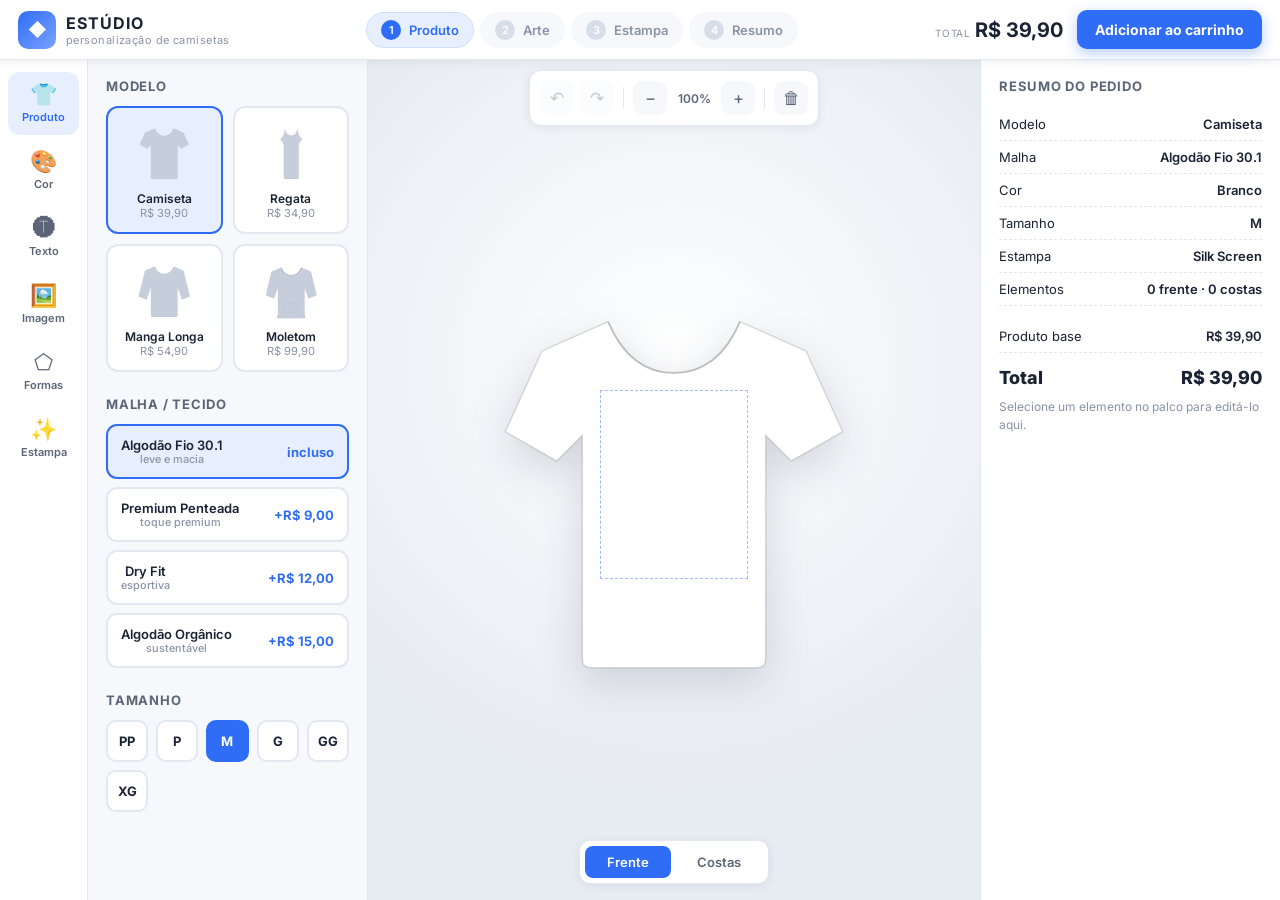
==== estudio/index.html @ e7c90ce6 "Protótipo: estúdio de personalização de camisetas Editor inspirado no fluxo da Camisa Dimona (produt" ====
<!DOCTYPE html>
<html lang="pt-BR">
<head>
  <meta charset="UTF-8">
  <meta name="viewport" content="width=device-width, initial-scale=1.0">
  <title>Estúdio de Personalização — Protótipo</title>
  <link rel="preconnect" href="https://fonts.googleapis.com">
  <link rel="preconnect" href="https://fonts.gstatic.com" crossorigin>
  <link href="https://fonts.googleapis.com/css2?family=Anton&family=Bebas+Neue&family=Caveat:wght@600;700&family=Inter:wght@400;500;600;700;800&family=Lobster&family=Montserrat:wght@400;600;800&family=Pacifico&family=Permanent+Marker&family=Oswald:wght@500;700&display=swap" rel="stylesheet">
  <link rel="stylesheet" href="style.css">
</head>
<body>

  <!-- ============================ TOPBAR ============================ -->
  <header class="topbar">
    <div class="brand">
      <span class="brand-mark">◆</span>
      <div class="brand-text">
        <strong>ESTÚDIO</strong>
        <small>personalização de camisetas</small>
      </div>
    </div>

    <ol class="steps" id="steps">
      <li class="step is-active" data-step="produto"><i>1</i> Produto</li>
      <li class="step" data-step="arte"><i>2</i> Arte</li>
      <li class="step" data-step="estampa"><i>3</i> Estampa</li>
      <li class="step" data-step="resumo"><i>4</i> Resumo</li>
    </ol>

    <div class="topbar-right">
      <div class="price-tag">
        <small>Total</small>
        <strong id="price-total">R$ 0,00</strong>
      </div>
      <button class="btn-cart" id="btn-cart">Adicionar ao carrinho</button>
    </div>
  </header>

  <!-- ============================ LAYOUT =========================== -->
  <main class="studio">

    <!-- -------- RAIL DE FERRAMENTAS (esquerda) -------- -->
    <nav class="rail" id="rail" aria-label="Ferramentas">
      <button class="rail-btn is-active" data-tool="produto" title="Produto">
        <span class="ico">👕</span><span>Produto</span>
      </button>
      <button class="rail-btn" data-tool="cor" title="Cor">
        <span class="ico">🎨</span><span>Cor</span>
      </button>
      <button class="rail-btn" data-tool="texto" title="Texto">
        <span class="ico">🅣</span><span>Texto</span>
      </button>
      <button class="rail-btn" data-tool="imagem" title="Imagem">
        <span class="ico">🖼️</span><span>Imagem</span>
      </button>
      <button class="rail-btn" data-tool="formas" title="Formas">
        <span class="ico">⬠</span><span>Formas</span>
      </button>
      <button class="rail-btn" data-tool="estampa" title="Estampa">
        <span class="ico">✨</span><span>Estampa</span>
      </button>
    </nav>

    <!-- -------- PAINEL CONTEXTUAL (esquerda) -------- -->
    <section class="panel" id="panel" aria-label="Opções da ferramenta">
      <!-- conteúdo injetado por JS conforme a ferramenta -->
    </section>

    <!-- -------- PALCO (centro) -------- -->
    <section class="stage" id="stage">
      <div class="stage-toolbar">
        <button class="mini-btn" id="undo" title="Desfazer">↶</button>
        <button class="mini-btn" id="redo" title="Refazer">↷</button>
        <span class="sep"></span>
        <button class="mini-btn" id="zoom-out" title="Diminuir zoom">−</button>
        <span class="zoom-label" id="zoom-label">100%</span>
        <button class="mini-btn" id="zoom-in" title="Aumentar zoom">+</button>
        <span class="sep"></span>
        <button class="mini-btn danger" id="clear-side" title="Limpar este lado">🗑</button>
      </div>

      <div class="mockup-wrap" id="mockup-wrap">
        <div class="mockup" id="mockup">
          <div class="shirt-svg" id="shirt-svg"><!-- SVG da camiseta --></div>
          <div class="print-area" id="print-area" aria-label="Área de estampa">
            <!-- elementos editáveis injetados aqui -->
          </div>
        </div>
      </div>

      <div class="side-switch">
        <button class="side-btn is-active" data-side="front">Frente</button>
        <button class="side-btn" data-side="back">Costas</button>
      </div>
    </section>

    <!-- -------- PAINEL DE PROPRIEDADES / RESUMO (direita) -------- -->
    <aside class="inspector" id="inspector" aria-label="Propriedades">
      <!-- injetado por JS: props do elemento selecionado OU resumo do pedido -->
    </aside>

  </main>

  <!-- input escondido para upload -->
  <input type="file" id="file-input" accept="image/*" hidden>

  <!-- toast -->
  <div class="toast" id="toast" role="status" aria-live="polite"></div>

  <!-- modal carrinho -->
  <div class="cart-modal" id="cart-modal" hidden>
    <div class="cart-frame">
      <button class="cart-close" id="cart-close">×</button>
      <h2>Resumo do pedido</h2>
      <div class="cart-body" id="cart-body"></div>
      <button class="btn-cart wide" id="cart-confirm">Finalizar compra</button>
    </div>
  </div>

  <script src="script.js"></script>
</body>
</html>
---- estudio/style.css ----
/* ====================================================================
   ESTÚDIO DE PERSONALIZAÇÃO — protótipo
   Tema claro, moderno, foco no editor.
   ==================================================================== */

:root{
  --bg:        #eef1f6;
  --surface:   #ffffff;
  --surface-2: #f6f8fb;
  --line:      #e3e8f0;
  --ink:       #1a2233;
  --ink-soft:  #5b6577;
  --muted:     #8a93a6;
  --accent:    #2f6df6;
  --accent-d:  #1f53cf;
  --accent-soft:#e7efff;
  --danger:    #e1483a;
  --ok:        #1f9d63;
  --radius:    14px;
  --shadow:    0 8px 30px rgba(20,30,60,.10);
  --shadow-sm: 0 2px 10px rgba(20,30,60,.07);
  font-size: 15px;
}

*{ box-sizing:border-box; margin:0; padding:0; }
html,body{ height:100%; }
body{
  font-family:'Inter',system-ui,sans-serif;
  color:var(--ink);
  background:var(--bg);
  display:flex; flex-direction:column;
  height:100vh; overflow:hidden;
}
button{ font-family:inherit; cursor:pointer; border:none; background:none; color:inherit; }
small{ color:var(--muted); }

/* ============================ TOPBAR ============================ */
.topbar{
  display:flex; align-items:center; gap:18px;
  padding:10px 18px;
  background:var(--surface);
  border-bottom:1px solid var(--line);
  box-shadow:var(--shadow-sm);
  z-index:30;
}
.brand{ display:flex; align-items:center; gap:10px; min-width:200px; }
.brand-mark{
  width:38px; height:38px; border-radius:10px;
  display:grid; place-items:center;
  background:linear-gradient(135deg,var(--accent),#7aa2ff);
  color:#fff; font-size:18px;
}
.brand-text strong{ display:block; font-size:16px; letter-spacing:.06em; }
.brand-text small{ display:block; font-size:11px; letter-spacing:.04em; }

.steps{ list-style:none; display:flex; gap:6px; margin:0 auto; }
.step{
  display:flex; align-items:center; gap:8px;
  padding:7px 14px; border-radius:999px;
  font-size:13px; font-weight:600; color:var(--muted);
  background:var(--surface-2); border:1px solid transparent;
}
.step i{
  width:20px; height:20px; border-radius:50%;
  display:grid; place-items:center; font-style:normal;
  font-size:11px; background:#d7deea; color:#fff;
}
.step.is-active{ color:var(--accent); background:var(--accent-soft); border-color:#cfe0ff; }
.step.is-active i{ background:var(--accent); }

.topbar-right{ display:flex; align-items:center; gap:14px; min-width:200px; justify-content:flex-end; }
.price-tag{ text-align:right; line-height:1.1; }
.price-tag small{ font-size:10px; text-transform:uppercase; letter-spacing:.08em; }
.price-tag strong{ font-size:20px; }
.btn-cart{
  background:var(--accent); color:#fff;
  padding:11px 18px; border-radius:10px;
  font-weight:700; font-size:14px;
  box-shadow:0 4px 14px rgba(47,109,246,.35);
  transition:.15s;
}
.btn-cart:hover{ background:var(--accent-d); transform:translateY(-1px); }
.btn-cart.wide{ width:100%; margin-top:16px; padding:14px; }

/* ============================ LAYOUT =========================== */
.studio{
  flex:1; display:grid;
  grid-template-columns:88px 280px 1fr 300px;
  min-height:0;
}

/* -------- RAIL -------- */
.rail{
  background:var(--surface); border-right:1px solid var(--line);
  display:flex; flex-direction:column; gap:4px; padding:12px 8px;
  overflow-y:auto;
}
.rail-btn{
  display:flex; flex-direction:column; align-items:center; gap:5px;
  padding:11px 4px; border-radius:12px;
  font-size:11px; font-weight:600; color:var(--ink-soft);
  transition:.12s;
}
.rail-btn .ico{ font-size:22px; line-height:1; }
.rail-btn:hover{ background:var(--surface-2); }
.rail-btn.is-active{ background:var(--accent-soft); color:var(--accent); }

/* -------- PANEL contextual -------- */
.panel{
  background:var(--surface-2); border-right:1px solid var(--line);
  overflow-y:auto; padding:18px;
}
.panel h3{ font-size:13px; text-transform:uppercase; letter-spacing:.06em; color:var(--ink-soft); margin-bottom:12px; }
.panel .group{ margin-bottom:24px; }

/* cards de produto */
.product-grid{ display:grid; grid-template-columns:1fr 1fr; gap:10px; }
.product-card{
  background:var(--surface); border:2px solid var(--line); border-radius:12px;
  padding:12px 8px; text-align:center; transition:.12s;
}
.product-card svg{ width:100%; height:64px; display:block; margin:0 auto 6px; color:#c7cedb; }
.product-card span{ font-size:12px; font-weight:600; }
.product-card:hover{ border-color:#c2d3f5; }
.product-card.is-active{ border-color:var(--accent); background:var(--accent-soft); }

/* swatches de cor */
.swatch-grid{ display:grid; grid-template-columns:repeat(6,1fr); gap:9px; }
.swatch{
  aspect-ratio:1; border-radius:50%; border:2px solid var(--line);
  position:relative; transition:.12s;
}
.swatch:hover{ transform:scale(1.08); }
.swatch.is-active{ box-shadow:0 0 0 3px var(--accent); border-color:#fff; }
.swatch.is-active::after{ content:"✓"; position:absolute; inset:0; display:grid; place-items:center;
  font-size:14px; font-weight:700; mix-blend-mode:difference; color:#fff; }
.color-name{ margin-top:10px; font-size:13px; font-weight:600; }

/* malha / radios */
.opt-list{ display:flex; flex-direction:column; gap:8px; }
.opt{
  display:flex; align-items:center; justify-content:space-between;
  padding:11px 13px; border:2px solid var(--line); border-radius:11px;
  background:var(--surface); font-size:13px; font-weight:600; transition:.12s;
}
.opt small{ font-weight:500; display:block; }
.opt:hover{ border-color:#c2d3f5; }
.opt.is-active{ border-color:var(--accent); background:var(--accent-soft); }
.opt .opt-price{ color:var(--accent); font-weight:700; white-space:nowrap; }

/* sizes */
.size-grid{ display:grid; grid-template-columns:repeat(5,1fr); gap:8px; }
.size-btn{
  padding:11px 0; border:2px solid var(--line); border-radius:10px;
  background:var(--surface); font-weight:700; font-size:13px; transition:.12s;
}
.size-btn:hover{ border-color:#c2d3f5; }
.size-btn.is-active{ border-color:var(--accent); background:var(--accent); color:#fff; }

/* botões grandes do painel (add texto, upload, formas) */
.big-btn{
  width:100%; display:flex; align-items:center; gap:12px;
  padding:14px; border:2px dashed var(--line); border-radius:12px;
  background:var(--surface); font-weight:600; font-size:14px; transition:.12s;
}
.big-btn:hover{ border-color:var(--accent); background:var(--accent-soft); color:var(--accent); }
.big-btn .ico{ font-size:22px; }

.shape-grid{ display:grid; grid-template-columns:repeat(4,1fr); gap:9px; }
.shape-btn{
  aspect-ratio:1; border:2px solid var(--line); border-radius:11px;
  background:var(--surface); display:grid; place-items:center; transition:.12s;
}
.shape-btn:hover{ border-color:var(--accent); color:var(--accent); }
.shape-btn svg{ width:30px; height:30px; }

.hint{ font-size:12px; color:var(--muted); line-height:1.5; margin-top:10px; }

/* ============================ STAGE =========================== */
.stage{
  display:flex; flex-direction:column; align-items:center;
  background:
    radial-gradient(circle at 50% 36%, #ffffff 0%, #e7ebf2 70%);
  position:relative; min-height:0; overflow:hidden;
}
.stage-toolbar{
  display:flex; align-items:center; gap:6px;
  padding:10px; margin-top:10px;
  background:var(--surface); border:1px solid var(--line);
  border-radius:12px; box-shadow:var(--shadow-sm); z-index:5;
}
.mini-btn{
  width:34px; height:34px; border-radius:9px;
  display:grid; place-items:center; font-size:17px; color:var(--ink-soft);
  background:var(--surface-2); transition:.12s;
}
.mini-btn:hover{ background:var(--accent-soft); color:var(--accent); }
.mini-btn.danger:hover{ background:#fdeceb; color:var(--danger); }
.mini-btn:disabled{ opacity:.35; cursor:default; }
.stage-toolbar .sep{ width:1px; height:22px; background:var(--line); margin:0 3px; }
.zoom-label{ font-size:12px; font-weight:600; min-width:42px; text-align:center; color:var(--ink-soft); }

.mockup-wrap{
  flex:1; display:grid; place-items:center; width:100%;
  min-height:0; padding:14px;
}
.mockup{
  position:relative; width:440px; height:440px;
  transform-origin:center center;
  transition:transform .15s;
}
.shirt-svg{ position:absolute; inset:0; }
.shirt-svg svg{ width:100%; height:100%; display:block;
  filter:drop-shadow(0 14px 22px rgba(20,30,60,.16)); }

/* área de estampa */
.print-area{
  position:absolute;
  left:33.3%; top:29.2%; width:33.3%; height:42.5%;
  outline:1px dashed rgba(47,109,246,.45);
  outline-offset:0;
}
.print-area.hide-guide{ outline:none; }

/* elementos editáveis */
.el{
  position:absolute; transform-origin:center center;
  user-select:none; -webkit-user-select:none; touch-action:none;
}
.el.is-text{ white-space:nowrap; line-height:1.05; }
.el img{ width:100%; height:100%; display:block; pointer-events:none; }
.el .shape-fill{ width:100%; height:100%; display:block; }
.el.is-selected{ outline:1.5px solid var(--accent); outline-offset:2px; }

/* handles */
.handle{
  position:absolute; width:16px; height:16px; border-radius:50%;
  background:#fff; border:2px solid var(--accent);
  z-index:10; touch-action:none;
}
.handle.h-resize{ right:-9px; bottom:-9px; cursor:nwse-resize; }
.handle.h-rotate{ left:50%; top:-30px; transform:translateX(-50%); cursor:grab;
  background:var(--accent); border-color:#fff; color:#fff;
  display:grid; place-items:center; font-size:10px; }
.handle.h-rotate::before{
  content:""; position:absolute; left:50%; top:16px; width:2px; height:14px;
  background:var(--accent); transform:translateX(-50%);
}
.handle.h-del{ right:-9px; top:-9px; cursor:pointer; background:var(--danger);
  border-color:#fff; color:#fff; display:grid; place-items:center; font-size:11px; font-weight:700; }

/* side switch */
.side-switch{
  display:flex; gap:4px; padding:5px; margin-bottom:16px;
  background:var(--surface); border:1px solid var(--line); border-radius:11px;
  box-shadow:var(--shadow-sm);
}
.side-btn{ padding:8px 22px; border-radius:8px; font-weight:600; font-size:13px; color:var(--ink-soft); }
.side-btn.is-active{ background:var(--accent); color:#fff; }

/* ============================ INSPECTOR ======================= */
.inspector{
  background:var(--surface); border-left:1px solid var(--line);
  overflow-y:auto; padding:18px;
}
.inspector h3{ font-size:13px; text-transform:uppercase; letter-spacing:.06em; color:var(--ink-soft); margin-bottom:14px; }
.field{ margin-bottom:16px; }
.field label{ display:block; font-size:12px; font-weight:600; color:var(--ink-soft); margin-bottom:6px; }
.field input[type=text],
.field textarea,
.field select{
  width:100%; padding:10px 12px; border:1px solid var(--line); border-radius:9px;
  font-family:inherit; font-size:14px; color:var(--ink); background:var(--surface-2);
}
.field textarea{ resize:vertical; min-height:64px; }
.field input:focus, .field textarea:focus, .field select:focus{
  outline:none; border-color:var(--accent); background:#fff;
}
.field input[type=range]{ width:100%; accent-color:var(--accent); }
.range-row{ display:flex; align-items:center; gap:10px; }
.range-row output{ font-size:12px; font-weight:600; min-width:38px; text-align:right; color:var(--ink-soft); }

.btn-row{ display:flex; gap:8px; flex-wrap:wrap; }
.chip{
  flex:1; min-width:0; padding:9px; border:1px solid var(--line); border-radius:9px;
  background:var(--surface-2); font-size:13px; font-weight:600; text-align:center; transition:.12s;
}
.chip:hover{ border-color:var(--accent); color:var(--accent); }
.chip.is-active{ background:var(--accent); color:#fff; border-color:var(--accent); }

.color-row{ display:flex; gap:8px; flex-wrap:wrap; }
.color-dot{ width:26px; height:26px; border-radius:50%; border:2px solid var(--line); }
.color-dot.is-active{ box-shadow:0 0 0 2px var(--accent); }

.btn-del{
  width:100%; padding:11px; border-radius:9px; margin-top:6px;
  background:#fdeceb; color:var(--danger); font-weight:700; font-size:13px; transition:.12s;
}
.btn-del:hover{ background:var(--danger); color:#fff; }

/* estado vazio do inspector / resumo */
.inspector-empty{ color:var(--muted); font-size:13px; text-align:center; padding:40px 10px; line-height:1.6; }
.inspector-empty .big{ font-size:34px; display:block; margin-bottom:10px; opacity:.6; }

.summary-line{ display:flex; justify-content:space-between; font-size:13px; padding:8px 0; border-bottom:1px dashed var(--line); }
.summary-line span:last-child{ font-weight:600; }
.summary-total{ display:flex; justify-content:space-between; font-size:18px; font-weight:800; margin-top:14px; }

/* ============================ MISC =========================== */
.toast{
  position:fixed; bottom:24px; left:50%; transform:translateX(-50%) translateY(20px);
  background:var(--ink); color:#fff; padding:12px 22px; border-radius:10px;
  font-size:14px; font-weight:600; opacity:0; pointer-events:none; transition:.25s; z-index:90;
}
.toast.show{ opacity:1; transform:translateX(-50%) translateY(0); }

.cart-modal{ position:fixed; inset:0; background:rgba(15,22,40,.55);
  display:grid; place-items:center; z-index:100; padding:20px; }
.cart-modal[hidden]{ display:none; }
.cart-frame{ background:#fff; border-radius:16px; padding:26px; width:min(440px,100%);
  box-shadow:var(--shadow); position:relative; }
.cart-frame h2{ font-size:20px; margin-bottom:18px; }
.cart-close{ position:absolute; top:16px; right:18px; font-size:24px; color:var(--muted); }
.cart-body .summary-line{ font-size:14px; }

/* responsivo */
@media (max-width:1100px){
  .studio{ grid-template-columns:72px 240px 1fr; }
  .inspector{ display:none; }
  .steps{ display:none; }
}
@media (max-width:760px){
  .studio{ grid-template-columns:1fr; grid-template-rows:auto auto 1fr; }
  .rail{ flex-direction:row; overflow-x:auto; border-right:none; border-bottom:1px solid var(--line); }
  .rail-btn{ min-width:64px; }
  .panel{ border-right:none; border-bottom:1px solid var(--line); max-height:230px; }
  .brand-text, .topbar-right .price-tag small{ display:none; }
}
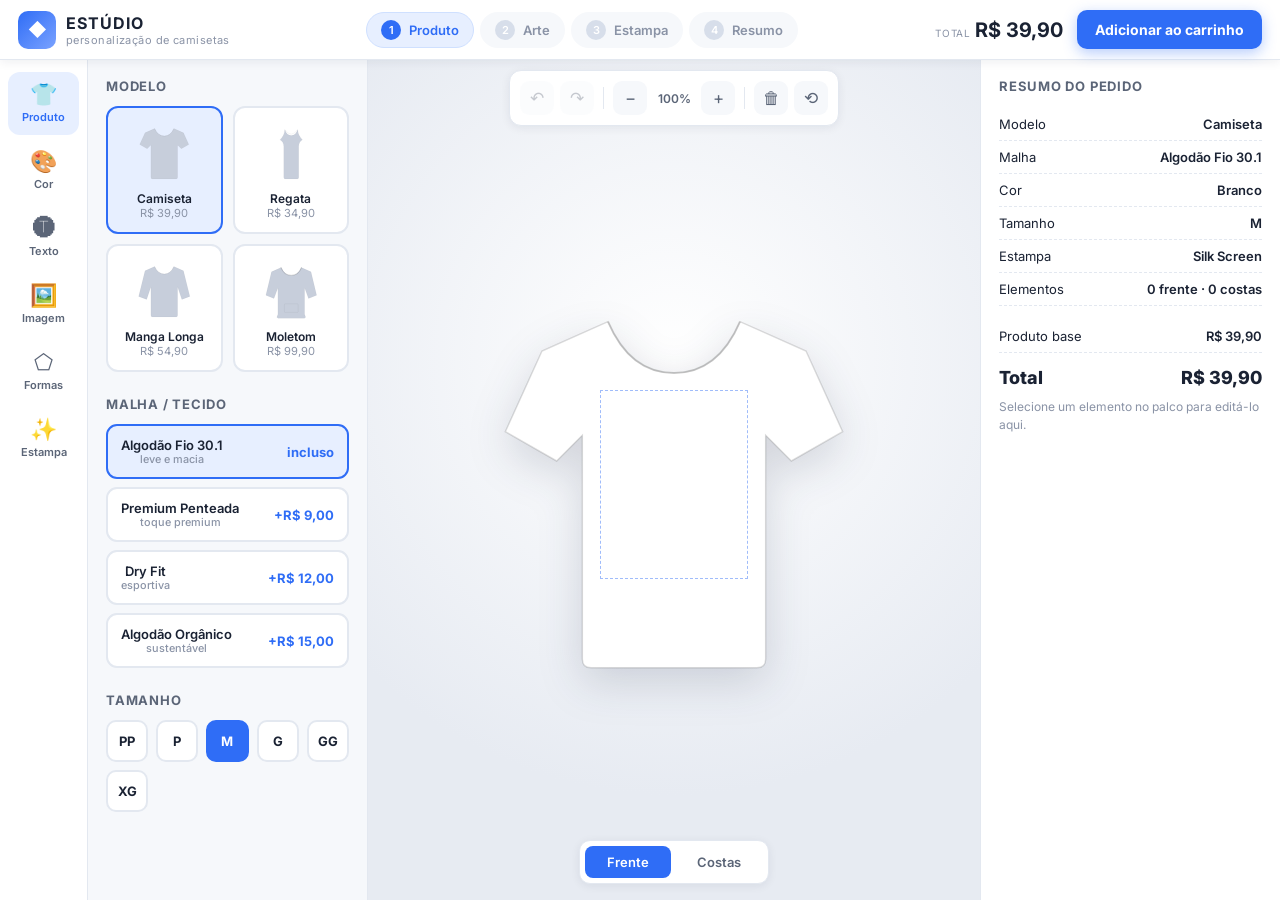
==== commit 6459c359: "Estudio: autosave no localStorage + botao reiniciar projeto - salva o design (produto/cor/malha/tama" ====
--- a/estudio/index.html
+++ b/estudio/index.html
@@ -78,6 +78,7 @@
         <button class="mini-btn" id="zoom-in" title="Aumentar zoom">+</button>
         <span class="sep"></span>
         <button class="mini-btn danger" id="clear-side" title="Limpar este lado">🗑</button>
+        <button class="mini-btn danger" id="reset-design" title="Reiniciar projeto do zero">⟲</button>
       </div>
 
       <div class="mockup-wrap" id="mockup-wrap">
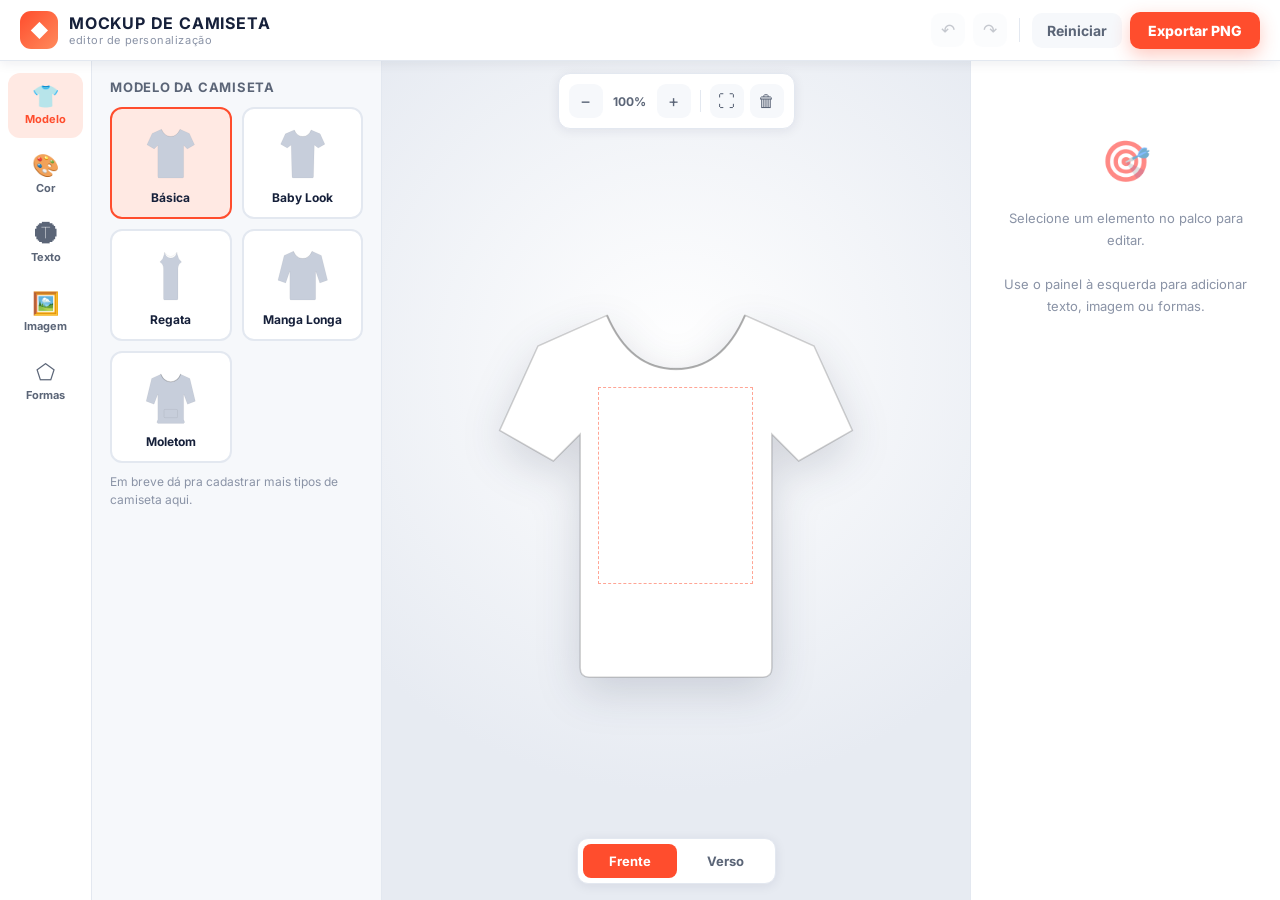
==== commit 4cf27493: "Estudio: foca apenas no editor de mockup (frente/verso) - remove loja/catalogo/carrinho; pagina unic" ====
--- a/estudio/index.html
+++ b/estudio/index.html
@@ -3,121 +3,80 @@
 <head>
   <meta charset="UTF-8">
   <meta name="viewport" content="width=device-width, initial-scale=1.0">
-  <title>Estúdio de Personalização — Protótipo</title>
+  <title>Mockup de Camiseta — Editor</title>
   <link rel="preconnect" href="https://fonts.googleapis.com">
   <link rel="preconnect" href="https://fonts.gstatic.com" crossorigin>
-  <link href="https://fonts.googleapis.com/css2?family=Anton&family=Bebas+Neue&family=Caveat:wght@600;700&family=Inter:wght@400;500;600;700;800&family=Lobster&family=Montserrat:wght@400;600;800&family=Pacifico&family=Permanent+Marker&family=Oswald:wght@500;700&display=swap" rel="stylesheet">
+  <link href="https://fonts.googleapis.com/css2?family=Anton&family=Bebas+Neue&family=Caveat:wght@600;700&family=Inter:wght@400;500;600;700;800;900&family=Lobster&family=Montserrat:wght@400;600;800&family=Pacifico&family=Permanent+Marker&family=Oswald:wght@500;700&display=swap" rel="stylesheet">
   <link rel="stylesheet" href="style.css">
 </head>
 <body>
 
-  <!-- ============================ TOPBAR ============================ -->
-  <header class="topbar">
-    <div class="brand">
-      <span class="brand-mark">◆</span>
-      <div class="brand-text">
-        <strong>ESTÚDIO</strong>
-        <small>personalização de camisetas</small>
+  <main class="app">
+
+    <!-- ====================== BARRA SUPERIOR ====================== -->
+    <header class="appbar">
+      <div class="brand">
+        <span class="brand-mark">◆</span>
+        <div class="brand-text"><strong>MOCKUP DE CAMISETA</strong><small>editor de personalização</small></div>
       </div>
-    </div>
-
-    <ol class="steps" id="steps">
-      <li class="step is-active" data-step="produto"><i>1</i> Produto</li>
-      <li class="step" data-step="arte"><i>2</i> Arte</li>
-      <li class="step" data-step="estampa"><i>3</i> Estampa</li>
-      <li class="step" data-step="resumo"><i>4</i> Resumo</li>
-    </ol>
-
-    <div class="topbar-right">
-      <div class="price-tag">
-        <small>Total</small>
-        <strong id="price-total">R$ 0,00</strong>
-      </div>
-      <button class="btn-cart" id="btn-cart">Adicionar ao carrinho</button>
-    </div>
-  </header>
-
-  <!-- ============================ LAYOUT =========================== -->
-  <main class="studio">
-
-    <!-- -------- RAIL DE FERRAMENTAS (esquerda) -------- -->
-    <nav class="rail" id="rail" aria-label="Ferramentas">
-      <button class="rail-btn is-active" data-tool="produto" title="Produto">
-        <span class="ico">👕</span><span>Produto</span>
-      </button>
-      <button class="rail-btn" data-tool="cor" title="Cor">
-        <span class="ico">🎨</span><span>Cor</span>
-      </button>
-      <button class="rail-btn" data-tool="texto" title="Texto">
-        <span class="ico">🅣</span><span>Texto</span>
-      </button>
-      <button class="rail-btn" data-tool="imagem" title="Imagem">
-        <span class="ico">🖼️</span><span>Imagem</span>
-      </button>
-      <button class="rail-btn" data-tool="formas" title="Formas">
-        <span class="ico">⬠</span><span>Formas</span>
-      </button>
-      <button class="rail-btn" data-tool="estampa" title="Estampa">
-        <span class="ico">✨</span><span>Estampa</span>
-      </button>
-    </nav>
-
-    <!-- -------- PAINEL CONTEXTUAL (esquerda) -------- -->
-    <section class="panel" id="panel" aria-label="Opções da ferramenta">
-      <!-- conteúdo injetado por JS conforme a ferramenta -->
-    </section>
-
-    <!-- -------- PALCO (centro) -------- -->
-    <section class="stage" id="stage">
-      <div class="stage-toolbar">
+      <div class="appbar-right">
         <button class="mini-btn" id="undo" title="Desfazer">↶</button>
         <button class="mini-btn" id="redo" title="Refazer">↷</button>
         <span class="sep"></span>
-        <button class="mini-btn" id="zoom-out" title="Diminuir zoom">−</button>
-        <span class="zoom-label" id="zoom-label">100%</span>
-        <button class="mini-btn" id="zoom-in" title="Aumentar zoom">+</button>
-        <span class="sep"></span>
-        <button class="mini-btn danger" id="clear-side" title="Limpar este lado">🗑</button>
-        <button class="mini-btn danger" id="reset-design" title="Reiniciar projeto do zero">⟲</button>
+        <button class="btn-ghost" id="reset-design">Reiniciar</button>
+        <button class="btn-primary" id="export-png">Exportar PNG</button>
       </div>
+    </header>
 
-      <div class="mockup-wrap" id="mockup-wrap">
-        <div class="mockup" id="mockup">
-          <div class="shirt-svg" id="shirt-svg"><!-- SVG da camiseta --></div>
-          <div class="print-area" id="print-area" aria-label="Área de estampa">
-            <!-- elementos editáveis injetados aqui -->
+    <!-- ====================== LAYOUT DO EDITOR ==================== -->
+    <div class="studio">
+
+      <!-- rail de ferramentas -->
+      <nav class="rail" id="rail" aria-label="Ferramentas">
+        <button class="rail-btn is-active" data-tool="produto"><span class="ico">👕</span><span>Modelo</span></button>
+        <button class="rail-btn" data-tool="cor"><span class="ico">🎨</span><span>Cor</span></button>
+        <button class="rail-btn" data-tool="texto"><span class="ico">🅣</span><span>Texto</span></button>
+        <button class="rail-btn" data-tool="imagem"><span class="ico">🖼️</span><span>Imagem</span></button>
+        <button class="rail-btn" data-tool="formas"><span class="ico">⬠</span><span>Formas</span></button>
+      </nav>
+
+      <!-- painel contextual -->
+      <section class="panel" id="panel" aria-label="Opções"></section>
+
+      <!-- palco -->
+      <section class="stage" id="stage">
+        <div class="stage-toolbar">
+          <button class="mini-btn" id="zoom-out" title="Diminuir">−</button>
+          <span class="zoom-label" id="zoom-label">100%</span>
+          <button class="mini-btn" id="zoom-in" title="Aumentar">+</button>
+          <span class="sep"></span>
+          <button class="mini-btn" id="toggle-guide" title="Mostrar/ocultar área de estampa">⛶</button>
+          <button class="mini-btn danger" id="clear-side" title="Limpar este lado">🗑</button>
+        </div>
+
+        <div class="mockup-wrap">
+          <div class="mockup" id="mockup">
+            <div class="shirt-svg" id="shirt-svg"></div>
+            <div class="print-area" id="print-area" aria-label="Área de estampa"></div>
           </div>
         </div>
-      </div>
 
-      <div class="side-switch">
-        <button class="side-btn is-active" data-side="front">Frente</button>
-        <button class="side-btn" data-side="back">Costas</button>
-      </div>
-    </section>
+        <div class="side-switch">
+          <button class="side-btn is-active" data-side="front">Frente</button>
+          <button class="side-btn" data-side="back">Verso</button>
+        </div>
 
-    <!-- -------- PAINEL DE PROPRIEDADES / RESUMO (direita) -------- -->
-    <aside class="inspector" id="inspector" aria-label="Propriedades">
-      <!-- injetado por JS: props do elemento selecionado OU resumo do pedido -->
-    </aside>
+        <button class="mobile-props-btn" id="mobile-props-btn" hidden>Editar elemento ▸</button>
+      </section>
 
+      <!-- inspector -->
+      <aside class="inspector" id="inspector" aria-label="Propriedades"></aside>
+
+    </div>
   </main>
 
-  <!-- input escondido para upload -->
   <input type="file" id="file-input" accept="image/*" hidden>
-
-  <!-- toast -->
   <div class="toast" id="toast" role="status" aria-live="polite"></div>
-
-  <!-- modal carrinho -->
-  <div class="cart-modal" id="cart-modal" hidden>
-    <div class="cart-frame">
-      <button class="cart-close" id="cart-close">×</button>
-      <h2>Resumo do pedido</h2>
-      <div class="cart-body" id="cart-body"></div>
-      <button class="btn-cart wide" id="cart-confirm">Finalizar compra</button>
-    </div>
-  </div>
 
   <script src="script.js"></script>
 </body>
--- a/estudio/style.css
+++ b/estudio/style.css
@@ -1,338 +1,180 @@
 /* ====================================================================
-   ESTÚDIO DE PERSONALIZAÇÃO — protótipo
-   Tema claro, moderno, foco no editor.
+   MOCKUP DE CAMISETA — editor (página única e sólida)
+   Estrutura: barra superior + rail | painel | palco | inspector.
    ==================================================================== */
 
 :root{
-  --bg:        #eef1f6;
-  --surface:   #ffffff;
-  --surface-2: #f6f8fb;
-  --line:      #e3e8f0;
-  --ink:       #1a2233;
-  --ink-soft:  #5b6577;
-  --muted:     #8a93a6;
-  --accent:    #2f6df6;
-  --accent-d:  #1f53cf;
-  --accent-soft:#e7efff;
-  --danger:    #e1483a;
-  --ok:        #1f9d63;
-  --radius:    14px;
-  --shadow:    0 8px 30px rgba(20,30,60,.10);
-  --shadow-sm: 0 2px 10px rgba(20,30,60,.07);
-  font-size: 15px;
+  --bg:#f4f6fa; --surface:#fff; --surface-2:#f6f8fb; --line:#e3e8f0;
+  --ink:#16203a; --ink-soft:#5b6577; --muted:#8a93a6;
+  --accent:#ff4d2d; --accent-d:#e03c1d; --accent-soft:#ffe9e3;
+  --danger:#e1483a; --radius:14px;
+  --shadow:0 10px 34px rgba(20,30,60,.12); --shadow-sm:0 2px 12px rgba(20,30,60,.08);
+  font-size:15px;
 }
-
 *{ box-sizing:border-box; margin:0; padding:0; }
 html,body{ height:100%; }
-body{
-  font-family:'Inter',system-ui,sans-serif;
-  color:var(--ink);
-  background:var(--bg);
-  display:flex; flex-direction:column;
-  height:100vh; overflow:hidden;
-}
+body{ font-family:'Inter',system-ui,sans-serif; color:var(--ink); background:var(--bg);
+  display:flex; flex-direction:column; height:100vh; overflow:hidden; }
 button{ font-family:inherit; cursor:pointer; border:none; background:none; color:inherit; }
 small{ color:var(--muted); }
 
-/* ============================ TOPBAR ============================ */
-.topbar{
-  display:flex; align-items:center; gap:18px;
-  padding:10px 18px;
-  background:var(--surface);
-  border-bottom:1px solid var(--line);
-  box-shadow:var(--shadow-sm);
-  z-index:30;
-}
-.brand{ display:flex; align-items:center; gap:10px; min-width:200px; }
-.brand-mark{
-  width:38px; height:38px; border-radius:10px;
-  display:grid; place-items:center;
-  background:linear-gradient(135deg,var(--accent),#7aa2ff);
-  color:#fff; font-size:18px;
-}
-.brand-text strong{ display:block; font-size:16px; letter-spacing:.06em; }
-.brand-text small{ display:block; font-size:11px; letter-spacing:.04em; }
+.app{ display:flex; flex-direction:column; height:100%; }
 
-.steps{ list-style:none; display:flex; gap:6px; margin:0 auto; }
-.step{
-  display:flex; align-items:center; gap:8px;
-  padding:7px 14px; border-radius:999px;
-  font-size:13px; font-weight:600; color:var(--muted);
-  background:var(--surface-2); border:1px solid transparent;
-}
-.step i{
-  width:20px; height:20px; border-radius:50%;
-  display:grid; place-items:center; font-style:normal;
-  font-size:11px; background:#d7deea; color:#fff;
-}
-.step.is-active{ color:var(--accent); background:var(--accent-soft); border-color:#cfe0ff; }
-.step.is-active i{ background:var(--accent); }
+/* botões base */
+.btn-primary{ background:var(--accent); color:#fff; padding:10px 18px; border-radius:10px;
+  font-weight:800; font-size:14px; box-shadow:0 6px 18px rgba(255,77,45,.30); transition:.15s; }
+.btn-primary:hover{ background:var(--accent-d); transform:translateY(-1px); }
+.btn-ghost{ padding:9px 15px; border-radius:10px; font-weight:700; font-size:14px; color:var(--ink-soft); background:var(--surface-2); }
+.btn-ghost:hover{ background:var(--accent-soft); color:var(--accent); }
 
-.topbar-right{ display:flex; align-items:center; gap:14px; min-width:200px; justify-content:flex-end; }
-.price-tag{ text-align:right; line-height:1.1; }
-.price-tag small{ font-size:10px; text-transform:uppercase; letter-spacing:.08em; }
-.price-tag strong{ font-size:20px; }
-.btn-cart{
-  background:var(--accent); color:#fff;
-  padding:11px 18px; border-radius:10px;
-  font-weight:700; font-size:14px;
-  box-shadow:0 4px 14px rgba(47,109,246,.35);
-  transition:.15s;
-}
-.btn-cart:hover{ background:var(--accent-d); transform:translateY(-1px); }
-.btn-cart.wide{ width:100%; margin-top:16px; padding:14px; }
+/* ============================ APPBAR ============================ */
+.appbar{ display:flex; align-items:center; gap:18px; padding:11px 20px;
+  background:var(--surface); border-bottom:1px solid var(--line); box-shadow:var(--shadow-sm); z-index:30; }
+.brand{ display:flex; align-items:center; gap:11px; }
+.brand-mark{ width:38px; height:38px; border-radius:11px; display:grid; place-items:center;
+  background:linear-gradient(135deg,var(--accent),#ff8a5c); color:#fff; font-size:18px; }
+.brand-text strong{ display:block; font-size:16px; letter-spacing:.05em; }
+.brand-text small{ display:block; font-size:11px; letter-spacing:.05em; }
+.appbar-right{ margin-left:auto; display:flex; align-items:center; gap:8px; }
+.appbar-right .sep{ width:1px; height:24px; background:var(--line); margin:0 4px; }
 
 /* ============================ LAYOUT =========================== */
-.studio{
-  flex:1; display:grid;
-  grid-template-columns:88px 280px 1fr 300px;
-  min-height:0;
-}
+.studio{ flex:1; display:grid; grid-template-columns:92px 290px 1fr 310px; min-height:0; }
 
-/* -------- RAIL -------- */
-.rail{
-  background:var(--surface); border-right:1px solid var(--line);
-  display:flex; flex-direction:column; gap:4px; padding:12px 8px;
-  overflow-y:auto;
-}
-.rail-btn{
-  display:flex; flex-direction:column; align-items:center; gap:5px;
-  padding:11px 4px; border-radius:12px;
-  font-size:11px; font-weight:600; color:var(--ink-soft);
-  transition:.12s;
-}
+.rail{ background:var(--surface); border-right:1px solid var(--line); display:flex; flex-direction:column;
+  gap:4px; padding:12px 8px; overflow-y:auto; }
+.rail-btn{ display:flex; flex-direction:column; align-items:center; gap:5px; padding:12px 4px;
+  border-radius:12px; font-size:11px; font-weight:700; color:var(--ink-soft); transition:.12s; }
 .rail-btn .ico{ font-size:22px; line-height:1; }
 .rail-btn:hover{ background:var(--surface-2); }
 .rail-btn.is-active{ background:var(--accent-soft); color:var(--accent); }
 
-/* -------- PANEL contextual -------- */
-.panel{
-  background:var(--surface-2); border-right:1px solid var(--line);
-  overflow-y:auto; padding:18px;
-}
+.panel{ background:var(--surface-2); border-right:1px solid var(--line); overflow-y:auto; padding:18px; }
 .panel h3{ font-size:13px; text-transform:uppercase; letter-spacing:.06em; color:var(--ink-soft); margin-bottom:12px; }
 .panel .group{ margin-bottom:24px; }
 
-/* cards de produto */
 .product-grid{ display:grid; grid-template-columns:1fr 1fr; gap:10px; }
-.product-card{
-  background:var(--surface); border:2px solid var(--line); border-radius:12px;
-  padding:12px 8px; text-align:center; transition:.12s;
-}
-.product-card svg{ width:100%; height:64px; display:block; margin:0 auto 6px; color:#c7cedb; }
-.product-card span{ font-size:12px; font-weight:600; }
-.product-card:hover{ border-color:#c2d3f5; }
+.product-card{ background:var(--surface); border:2px solid var(--line); border-radius:12px; padding:12px 8px; text-align:center; transition:.12s; }
+.product-card svg{ width:100%; height:62px; display:block; margin:0 auto 6px; color:#c7cedb; }
+.product-card span{ font-size:12px; font-weight:700; }
+.product-card:hover{ border-color:#ffd2c7; }
 .product-card.is-active{ border-color:var(--accent); background:var(--accent-soft); }
 
-/* swatches de cor */
 .swatch-grid{ display:grid; grid-template-columns:repeat(6,1fr); gap:9px; }
-.swatch{
-  aspect-ratio:1; border-radius:50%; border:2px solid var(--line);
-  position:relative; transition:.12s;
-}
+.swatch{ aspect-ratio:1; border-radius:50%; border:2px solid var(--line); position:relative; transition:.12s; }
 .swatch:hover{ transform:scale(1.08); }
 .swatch.is-active{ box-shadow:0 0 0 3px var(--accent); border-color:#fff; }
-.swatch.is-active::after{ content:"✓"; position:absolute; inset:0; display:grid; place-items:center;
-  font-size:14px; font-weight:700; mix-blend-mode:difference; color:#fff; }
-.color-name{ margin-top:10px; font-size:13px; font-weight:600; }
+.swatch.is-active::after{ content:"✓"; position:absolute; inset:0; display:grid; place-items:center; font-size:14px; font-weight:700; mix-blend-mode:difference; color:#fff; }
+.color-name{ margin-top:10px; font-size:13px; font-weight:700; }
+.color-custom{ margin-top:14px; display:flex; align-items:center; gap:10px; font-size:13px; font-weight:600; color:var(--ink-soft); }
+.color-custom input{ width:40px; height:30px; border:1px solid var(--line); border-radius:8px; background:none; padding:0; }
 
-/* malha / radios */
-.opt-list{ display:flex; flex-direction:column; gap:8px; }
-.opt{
-  display:flex; align-items:center; justify-content:space-between;
-  padding:11px 13px; border:2px solid var(--line); border-radius:11px;
-  background:var(--surface); font-size:13px; font-weight:600; transition:.12s;
-}
-.opt small{ font-weight:500; display:block; }
-.opt:hover{ border-color:#c2d3f5; }
-.opt.is-active{ border-color:var(--accent); background:var(--accent-soft); }
-.opt .opt-price{ color:var(--accent); font-weight:700; white-space:nowrap; }
-
-/* sizes */
-.size-grid{ display:grid; grid-template-columns:repeat(5,1fr); gap:8px; }
-.size-btn{
-  padding:11px 0; border:2px solid var(--line); border-radius:10px;
-  background:var(--surface); font-weight:700; font-size:13px; transition:.12s;
-}
-.size-btn:hover{ border-color:#c2d3f5; }
-.size-btn.is-active{ border-color:var(--accent); background:var(--accent); color:#fff; }
-
-/* botões grandes do painel (add texto, upload, formas) */
-.big-btn{
-  width:100%; display:flex; align-items:center; gap:12px;
-  padding:14px; border:2px dashed var(--line); border-radius:12px;
-  background:var(--surface); font-weight:600; font-size:14px; transition:.12s;
-}
+.big-btn{ width:100%; display:flex; align-items:center; gap:12px; padding:14px; border:2px dashed var(--line);
+  border-radius:12px; background:var(--surface); font-weight:700; font-size:14px; transition:.12s; }
 .big-btn:hover{ border-color:var(--accent); background:var(--accent-soft); color:var(--accent); }
 .big-btn .ico{ font-size:22px; }
 
+.opt-list{ display:flex; flex-direction:column; gap:8px; }
+.opt{ display:flex; align-items:center; justify-content:space-between; padding:11px 13px; border:2px solid var(--line);
+  border-radius:11px; background:var(--surface); font-size:13px; font-weight:700; transition:.12s; text-align:left; }
+.opt:hover{ border-color:#ffd2c7; }
+
 .shape-grid{ display:grid; grid-template-columns:repeat(4,1fr); gap:9px; }
-.shape-btn{
-  aspect-ratio:1; border:2px solid var(--line); border-radius:11px;
-  background:var(--surface); display:grid; place-items:center; transition:.12s;
-}
+.shape-btn{ aspect-ratio:1; border:2px solid var(--line); border-radius:11px; background:var(--surface); display:grid; place-items:center; transition:.12s; }
 .shape-btn:hover{ border-color:var(--accent); color:var(--accent); }
 .shape-btn svg{ width:30px; height:30px; }
 
 .hint{ font-size:12px; color:var(--muted); line-height:1.5; margin-top:10px; }
 
-/* ============================ STAGE =========================== */
-.stage{
-  display:flex; flex-direction:column; align-items:center;
-  background:
-    radial-gradient(circle at 50% 36%, #ffffff 0%, #e7ebf2 70%);
-  position:relative; min-height:0; overflow:hidden;
-}
-.stage-toolbar{
-  display:flex; align-items:center; gap:6px;
-  padding:10px; margin-top:10px;
-  background:var(--surface); border:1px solid var(--line);
-  border-radius:12px; box-shadow:var(--shadow-sm); z-index:5;
-}
-.mini-btn{
-  width:34px; height:34px; border-radius:9px;
-  display:grid; place-items:center; font-size:17px; color:var(--ink-soft);
-  background:var(--surface-2); transition:.12s;
-}
+/* ============================ PALCO =========================== */
+.stage{ display:flex; flex-direction:column; align-items:center;
+  background:radial-gradient(circle at 50% 36%, #ffffff 0%, #e7ebf2 70%); position:relative; min-height:0; overflow:hidden; }
+.stage-toolbar{ display:flex; align-items:center; gap:6px; padding:10px; margin-top:12px;
+  background:var(--surface); border:1px solid var(--line); border-radius:12px; box-shadow:var(--shadow-sm); z-index:5; }
+.mini-btn{ width:34px; height:34px; border-radius:9px; display:grid; place-items:center; font-size:17px; color:var(--ink-soft); background:var(--surface-2); transition:.12s; }
 .mini-btn:hover{ background:var(--accent-soft); color:var(--accent); }
 .mini-btn.danger:hover{ background:#fdeceb; color:var(--danger); }
 .mini-btn:disabled{ opacity:.35; cursor:default; }
 .stage-toolbar .sep{ width:1px; height:22px; background:var(--line); margin:0 3px; }
-.zoom-label{ font-size:12px; font-weight:600; min-width:42px; text-align:center; color:var(--ink-soft); }
+.zoom-label{ font-size:12px; font-weight:700; min-width:42px; text-align:center; color:var(--ink-soft); }
 
-.mockup-wrap{
-  flex:1; display:grid; place-items:center; width:100%;
-  min-height:0; padding:14px;
-}
-.mockup{
-  position:relative; width:440px; height:440px;
-  transform-origin:center center;
-  transition:transform .15s;
-}
+.mockup-wrap{ flex:1; display:grid; place-items:center; width:100%; min-height:0; padding:14px; }
+.mockup{ position:relative; width:460px; height:460px; transform-origin:center center; transition:transform .15s; }
 .shirt-svg{ position:absolute; inset:0; }
-.shirt-svg svg{ width:100%; height:100%; display:block;
-  filter:drop-shadow(0 14px 22px rgba(20,30,60,.16)); }
+.shirt-svg svg{ width:100%; height:100%; display:block; filter:drop-shadow(0 14px 22px rgba(20,30,60,.16)); }
+.mockup.flip{ animation:flip .4s; }
+@keyframes flip{ 0%{ transform:rotateY(0) scale(var(--z,1)); } 50%{ transform:rotateY(85deg) scale(var(--z,1)); } 100%{ transform:rotateY(0) scale(var(--z,1)); } }
 
-/* área de estampa */
-.print-area{
-  position:absolute;
-  left:33.3%; top:29.2%; width:33.3%; height:42.5%;
-  outline:1px dashed rgba(47,109,246,.45);
-  outline-offset:0;
-}
+.print-area{ position:absolute; left:33.3%; top:29.2%; width:33.3%; height:42.5%; outline:1px dashed rgba(255,77,45,.5); }
 .print-area.hide-guide{ outline:none; }
 
-/* elementos editáveis */
-.el{
-  position:absolute; transform-origin:center center;
-  user-select:none; -webkit-user-select:none; touch-action:none;
-}
+.el{ position:absolute; transform-origin:center center; user-select:none; -webkit-user-select:none; touch-action:none; }
 .el.is-text{ white-space:nowrap; line-height:1.05; }
 .el img{ width:100%; height:100%; display:block; pointer-events:none; }
 .el .shape-fill{ width:100%; height:100%; display:block; }
 .el.is-selected{ outline:1.5px solid var(--accent); outline-offset:2px; }
 
-/* handles */
-.handle{
-  position:absolute; width:16px; height:16px; border-radius:50%;
-  background:#fff; border:2px solid var(--accent);
-  z-index:10; touch-action:none;
-}
+.handle{ position:absolute; width:16px; height:16px; border-radius:50%; background:#fff; border:2px solid var(--accent); z-index:10; touch-action:none; }
 .handle.h-resize{ right:-9px; bottom:-9px; cursor:nwse-resize; }
-.handle.h-rotate{ left:50%; top:-30px; transform:translateX(-50%); cursor:grab;
-  background:var(--accent); border-color:#fff; color:#fff;
-  display:grid; place-items:center; font-size:10px; }
-.handle.h-rotate::before{
-  content:""; position:absolute; left:50%; top:16px; width:2px; height:14px;
-  background:var(--accent); transform:translateX(-50%);
-}
-.handle.h-del{ right:-9px; top:-9px; cursor:pointer; background:var(--danger);
-  border-color:#fff; color:#fff; display:grid; place-items:center; font-size:11px; font-weight:700; }
+.handle.h-rotate{ left:50%; top:-30px; transform:translateX(-50%); cursor:grab; background:var(--accent); border-color:#fff; color:#fff; display:grid; place-items:center; font-size:10px; }
+.handle.h-rotate::before{ content:""; position:absolute; left:50%; top:16px; width:2px; height:14px; background:var(--accent); transform:translateX(-50%); }
+.handle.h-del{ right:-9px; top:-9px; cursor:pointer; background:var(--danger); border-color:#fff; color:#fff; display:grid; place-items:center; font-size:11px; font-weight:700; }
 
-/* side switch */
-.side-switch{
-  display:flex; gap:4px; padding:5px; margin-bottom:16px;
-  background:var(--surface); border:1px solid var(--line); border-radius:11px;
-  box-shadow:var(--shadow-sm);
-}
-.side-btn{ padding:8px 22px; border-radius:8px; font-weight:600; font-size:13px; color:var(--ink-soft); }
+.side-switch{ display:flex; gap:4px; padding:5px; margin-bottom:16px; background:var(--surface); border:1px solid var(--line); border-radius:11px; box-shadow:var(--shadow-sm); }
+.side-btn{ padding:9px 26px; border-radius:8px; font-weight:700; font-size:13px; color:var(--ink-soft); }
 .side-btn.is-active{ background:var(--accent); color:#fff; }
 
-/* ============================ INSPECTOR ======================= */
-.inspector{
-  background:var(--surface); border-left:1px solid var(--line);
-  overflow-y:auto; padding:18px;
-}
+.mobile-props-btn{ display:none; }
+
+/* ============================ INSPECTOR ====================== */
+.inspector{ background:var(--surface); border-left:1px solid var(--line); overflow-y:auto; padding:18px; }
 .inspector h3{ font-size:13px; text-transform:uppercase; letter-spacing:.06em; color:var(--ink-soft); margin-bottom:14px; }
 .field{ margin-bottom:16px; }
-.field label{ display:block; font-size:12px; font-weight:600; color:var(--ink-soft); margin-bottom:6px; }
-.field input[type=text],
-.field textarea,
-.field select{
-  width:100%; padding:10px 12px; border:1px solid var(--line); border-radius:9px;
-  font-family:inherit; font-size:14px; color:var(--ink); background:var(--surface-2);
-}
+.field label{ display:block; font-size:12px; font-weight:700; color:var(--ink-soft); margin-bottom:6px; }
+.field input[type=text], .field textarea, .field select{
+  width:100%; padding:10px 12px; border:1px solid var(--line); border-radius:9px; font-family:inherit; font-size:14px; color:var(--ink); background:var(--surface-2); }
 .field textarea{ resize:vertical; min-height:64px; }
-.field input:focus, .field textarea:focus, .field select:focus{
-  outline:none; border-color:var(--accent); background:#fff;
-}
+.field input:focus, .field textarea:focus, .field select:focus{ outline:none; border-color:var(--accent); background:#fff; }
 .field input[type=range]{ width:100%; accent-color:var(--accent); }
 .range-row{ display:flex; align-items:center; gap:10px; }
-.range-row output{ font-size:12px; font-weight:600; min-width:38px; text-align:right; color:var(--ink-soft); }
+.range-row output{ font-size:12px; font-weight:700; min-width:38px; text-align:right; color:var(--ink-soft); }
 
 .btn-row{ display:flex; gap:8px; flex-wrap:wrap; }
-.chip{
-  flex:1; min-width:0; padding:9px; border:1px solid var(--line); border-radius:9px;
-  background:var(--surface-2); font-size:13px; font-weight:600; text-align:center; transition:.12s;
-}
+.chip{ flex:1; min-width:0; padding:9px; border:1px solid var(--line); border-radius:9px; background:var(--surface-2); font-size:13px; font-weight:700; text-align:center; transition:.12s; }
 .chip:hover{ border-color:var(--accent); color:var(--accent); }
 .chip.is-active{ background:var(--accent); color:#fff; border-color:var(--accent); }
 
-.color-row{ display:flex; gap:8px; flex-wrap:wrap; }
+.color-row{ display:flex; gap:8px; flex-wrap:wrap; align-items:center; }
 .color-dot{ width:26px; height:26px; border-radius:50%; border:2px solid var(--line); }
 .color-dot.is-active{ box-shadow:0 0 0 2px var(--accent); }
 
-.btn-del{
-  width:100%; padding:11px; border-radius:9px; margin-top:6px;
-  background:#fdeceb; color:var(--danger); font-weight:700; font-size:13px; transition:.12s;
-}
+.btn-del{ width:100%; padding:11px; border-radius:9px; margin-top:6px; background:#fdeceb; color:var(--danger); font-weight:800; font-size:13px; transition:.12s; }
 .btn-del:hover{ background:var(--danger); color:#fff; }
 
-/* estado vazio do inspector / resumo */
-.inspector-empty{ color:var(--muted); font-size:13px; text-align:center; padding:40px 10px; line-height:1.6; }
-.inspector-empty .big{ font-size:34px; display:block; margin-bottom:10px; opacity:.6; }
+.inspector-empty{ color:var(--muted); font-size:13px; text-align:center; padding:48px 12px; line-height:1.7; }
+.inspector-empty .big{ font-size:40px; display:block; margin-bottom:12px; opacity:.55; }
 
-.summary-line{ display:flex; justify-content:space-between; font-size:13px; padding:8px 0; border-bottom:1px dashed var(--line); }
-.summary-line span:last-child{ font-weight:600; }
-.summary-total{ display:flex; justify-content:space-between; font-size:18px; font-weight:800; margin-top:14px; }
-
-/* ============================ MISC =========================== */
-.toast{
-  position:fixed; bottom:24px; left:50%; transform:translateX(-50%) translateY(20px);
-  background:var(--ink); color:#fff; padding:12px 22px; border-radius:10px;
-  font-size:14px; font-weight:600; opacity:0; pointer-events:none; transition:.25s; z-index:90;
-}
+/* ============================ TOAST ========================== */
+.toast{ position:fixed; bottom:24px; left:50%; transform:translateX(-50%) translateY(20px);
+  background:var(--ink); color:#fff; padding:12px 22px; border-radius:10px; font-size:14px; font-weight:700;
+  opacity:0; pointer-events:none; transition:.25s; z-index:90; }
 .toast.show{ opacity:1; transform:translateX(-50%) translateY(0); }
 
-.cart-modal{ position:fixed; inset:0; background:rgba(15,22,40,.55);
-  display:grid; place-items:center; z-index:100; padding:20px; }
-.cart-modal[hidden]{ display:none; }
-.cart-frame{ background:#fff; border-radius:16px; padding:26px; width:min(440px,100%);
-  box-shadow:var(--shadow); position:relative; }
-.cart-frame h2{ font-size:20px; margin-bottom:18px; }
-.cart-close{ position:absolute; top:16px; right:18px; font-size:24px; color:var(--muted); }
-.cart-body .summary-line{ font-size:14px; }
-
-/* responsivo */
+/* ============================ RESPONSIVO ==================== */
 @media (max-width:1100px){
-  .studio{ grid-template-columns:72px 240px 1fr; }
-  .inspector{ display:none; }
-  .steps{ display:none; }
+  .studio{ grid-template-columns:78px 250px 1fr; }
+  .inspector{ position:fixed; top:0; right:0; width:300px; height:100%; z-index:60; transform:translateX(105%);
+    transition:transform .25s; box-shadow:-10px 0 40px rgba(0,0,0,.15); }
+  .inspector.open{ transform:translateX(0); }
+  .mobile-props-btn{ display:block; position:absolute; bottom:16px; right:16px; z-index:6;
+    background:var(--accent); color:#fff; padding:11px 16px; border-radius:11px; font-weight:800; box-shadow:var(--shadow); }
 }
 @media (max-width:760px){
-  .studio{ grid-template-columns:1fr; grid-template-rows:auto auto 1fr; }
+  .brand-text small{ display:none; }
+  .studio{ grid-template-columns:1fr; grid-template-rows:auto 1fr; }
   .rail{ flex-direction:row; overflow-x:auto; border-right:none; border-bottom:1px solid var(--line); }
-  .rail-btn{ min-width:64px; }
-  .panel{ border-right:none; border-bottom:1px solid var(--line); max-height:230px; }
-  .brand-text, .topbar-right .price-tag small{ display:none; }
+  .rail-btn{ min-width:66px; }
+  .panel{ display:none; position:fixed; top:0; left:0; width:86%; max-width:320px; height:100%; z-index:60; border-right:1px solid var(--line); box-shadow:var(--shadow); }
+  .panel.open{ display:block; }
+  .mockup{ width:330px; height:330px; }
 }
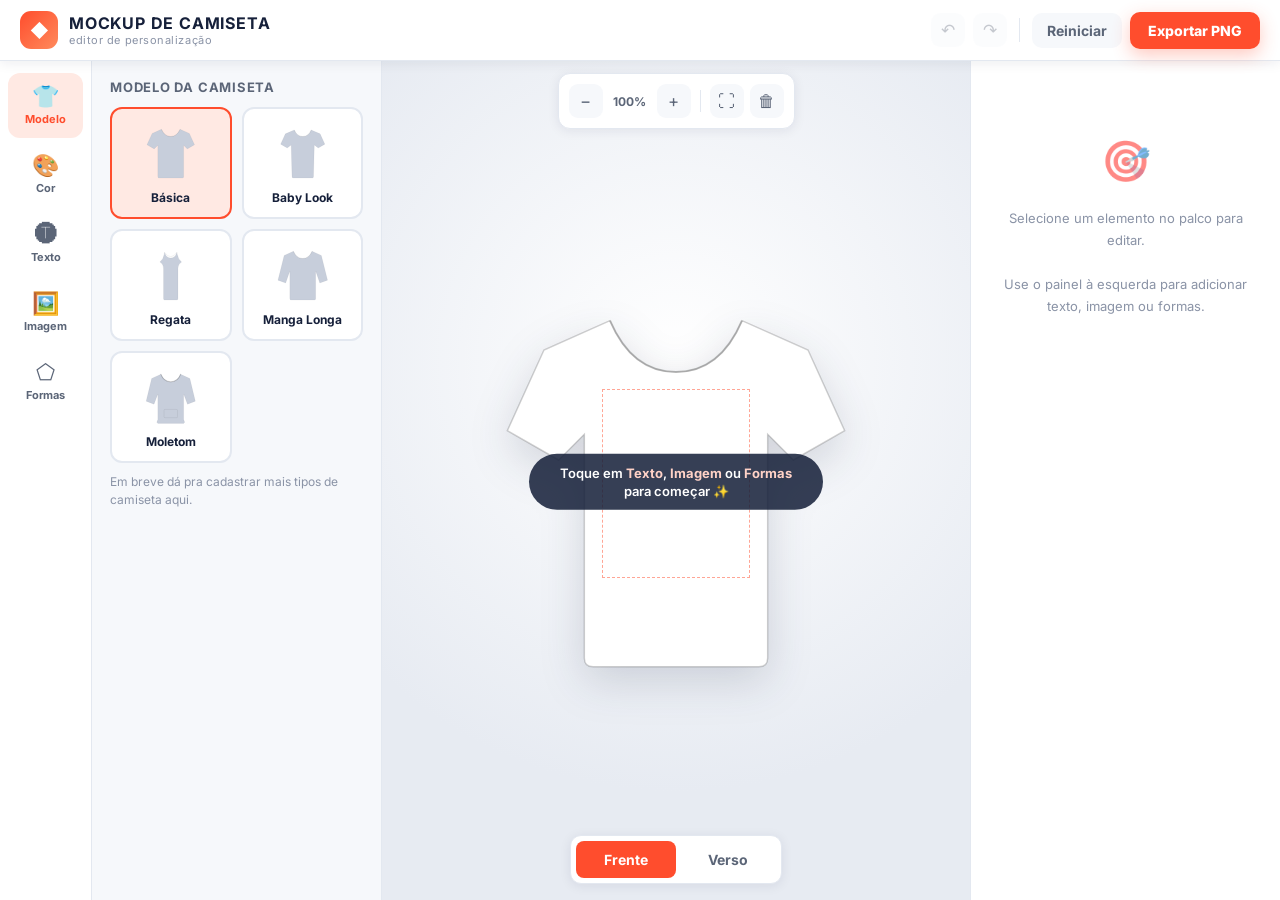
==== commit dc193e92: "UX: barra de acao do elemento + estado vazio + alvos de toque Baseado em boas praticas de UX para ed" ====
--- a/estudio/index.html
+++ b/estudio/index.html
@@ -59,14 +59,24 @@
             <div class="shirt-svg" id="shirt-svg"></div>
             <div class="print-area" id="print-area" aria-label="Área de estampa"></div>
           </div>
+          <div class="stage-hint" id="stage-hint" hidden>Toque em <b>Texto</b>, <b>Imagem</b> ou <b>Formas</b> para começar ✨</div>
+        </div>
+
+        <!-- barra de ação do elemento selecionado -->
+        <div class="sel-bar" id="sel-bar" hidden>
+          <button data-act="rotL" title="Girar à esquerda">↺</button>
+          <button data-act="rotR" title="Girar à direita">↻</button>
+          <button data-act="smaller" title="Diminuir">A−</button>
+          <button data-act="bigger" title="Aumentar">A+</button>
+          <button data-act="dup" title="Duplicar">⧉</button>
+          <button class="edit" data-act="edit" title="Editar">✎ Editar</button>
+          <button class="danger" data-act="del" title="Excluir">🗑</button>
         </div>
 
         <div class="side-switch">
           <button class="side-btn is-active" data-side="front">Frente</button>
           <button class="side-btn" data-side="back">Verso</button>
         </div>
-
-        <button class="mobile-props-btn" id="mobile-props-btn" hidden>Editar elemento ▸</button>
       </section>
 
       <!-- inspector -->
--- a/estudio/style.css
+++ b/estudio/style.css
@@ -14,7 +14,7 @@
 *{ box-sizing:border-box; margin:0; padding:0; }
 html,body{ height:100%; }
 body{ font-family:'Inter',system-ui,sans-serif; color:var(--ink); background:var(--bg);
-  display:flex; flex-direction:column; height:100vh; overflow:hidden; }
+  display:flex; flex-direction:column; height:100vh; height:100dvh; overflow:hidden; }
 button{ font-family:inherit; cursor:pointer; border:none; background:none; color:inherit; }
 small{ color:var(--muted); }
 
@@ -98,7 +98,7 @@
 .stage-toolbar .sep{ width:1px; height:22px; background:var(--line); margin:0 3px; }
 .zoom-label{ font-size:12px; font-weight:700; min-width:42px; text-align:center; color:var(--ink-soft); }
 
-.mockup-wrap{ flex:1; display:grid; place-items:center; width:100%; min-height:0; padding:14px; }
+.mockup-wrap{ flex:1; display:grid; place-items:center; width:100%; min-height:0; padding:14px; position:relative; touch-action:none; }
 .mockup{ position:relative; width:460px; height:460px; transform-origin:center center; transition:transform .15s; }
 .shirt-svg{ position:absolute; inset:0; }
 .shirt-svg svg{ width:100%; height:100%; display:block; filter:drop-shadow(0 14px 22px rgba(20,30,60,.16)); }
@@ -114,17 +114,35 @@
 .el .shape-fill{ width:100%; height:100%; display:block; }
 .el.is-selected{ outline:1.5px solid var(--accent); outline-offset:2px; }
 
-.handle{ position:absolute; width:16px; height:16px; border-radius:50%; background:#fff; border:2px solid var(--accent); z-index:10; touch-action:none; }
-.handle.h-resize{ right:-9px; bottom:-9px; cursor:nwse-resize; }
-.handle.h-rotate{ left:50%; top:-30px; transform:translateX(-50%); cursor:grab; background:var(--accent); border-color:#fff; color:#fff; display:grid; place-items:center; font-size:10px; }
-.handle.h-rotate::before{ content:""; position:absolute; left:50%; top:16px; width:2px; height:14px; background:var(--accent); transform:translateX(-50%); }
-.handle.h-del{ right:-9px; top:-9px; cursor:pointer; background:var(--danger); border-color:#fff; color:#fff; display:grid; place-items:center; font-size:11px; font-weight:700; }
+.handle{ position:absolute; width:24px; height:24px; border-radius:50%; background:#fff; border:2px solid var(--accent); z-index:10; touch-action:none; box-shadow:0 2px 6px rgba(0,0,0,.2); }
+.handle.h-resize{ right:-13px; bottom:-13px; cursor:nwse-resize; }
+.handle.h-rotate{ left:50%; top:-42px; transform:translateX(-50%); cursor:grab; background:var(--accent); border-color:#fff; color:#fff; display:grid; place-items:center; font-size:13px; }
+.handle.h-rotate::before{ content:""; position:absolute; left:50%; top:22px; width:2px; height:20px; background:var(--accent); transform:translateX(-50%); }
+.handle.h-del{ right:-13px; top:-13px; cursor:pointer; background:var(--danger); border-color:#fff; color:#fff; display:grid; place-items:center; font-size:14px; font-weight:700; }
 
 .side-switch{ display:flex; gap:4px; padding:5px; margin-bottom:16px; background:var(--surface); border:1px solid var(--line); border-radius:11px; box-shadow:var(--shadow-sm); }
-.side-btn{ padding:9px 26px; border-radius:8px; font-weight:700; font-size:13px; color:var(--ink-soft); }
+.side-btn{ padding:10px 28px; border-radius:8px; font-weight:700; font-size:14px; color:var(--ink-soft); }
 .side-btn.is-active{ background:var(--accent); color:#fff; }
 
-.mobile-props-btn{ display:none; }
+/* dica de estado vazio sobre a camiseta */
+.stage-hint{ position:absolute; top:50%; left:50%; transform:translate(-50%,-50%);
+  background:rgba(22,32,58,.86); color:#fff; padding:10px 18px; border-radius:999px;
+  font-size:13px; font-weight:600; z-index:4; pointer-events:none; max-width:82%; text-align:center; line-height:1.4; }
+.stage-hint b{ color:#ffd2c7; }
+.stage-hint[hidden]{ display:none; }
+
+/* barra de ação do elemento selecionado */
+.sel-bar{ position:absolute; bottom:74px; left:50%; transform:translateX(-50%);
+  display:flex; gap:4px; padding:6px; background:var(--surface); border:1px solid var(--line);
+  border-radius:14px; box-shadow:var(--shadow); z-index:8; max-width:94vw; }
+.sel-bar[hidden]{ display:none; }
+.sel-bar button{ min-width:46px; height:46px; border-radius:11px; display:grid; place-items:center;
+  font-size:18px; font-weight:700; color:var(--ink-soft); background:var(--surface-2); transition:.12s; }
+.sel-bar button:hover{ background:var(--accent-soft); color:var(--accent); }
+.sel-bar button.danger:hover{ background:#fdeceb; color:var(--danger); }
+.sel-bar .edit{ width:auto; padding:0 16px; font-size:14px; font-weight:800; }
+
+.panel-close{ display:none; }
 
 /* ============================ INSPECTOR ====================== */
 .inspector{ background:var(--surface); border-left:1px solid var(--line); overflow-y:auto; padding:18px; }
@@ -160,21 +178,56 @@
   opacity:0; pointer-events:none; transition:.25s; z-index:90; }
 .toast.show{ opacity:1; transform:translateX(-50%) translateY(0); }
 
+/* mockup responsivo: nunca maior que a área disponível.
+   As coordenadas dos elementos são frações, então qualquer tamanho funciona. */
+.mockup{ width:min(440px, 70vmin); height:min(440px, 70vmin); }
+
 /* ============================ RESPONSIVO ==================== */
 @media (max-width:1100px){
   .studio{ grid-template-columns:78px 250px 1fr; }
-  .inspector{ position:fixed; top:0; right:0; width:300px; height:100%; z-index:60; transform:translateX(105%);
+  .inspector{ position:fixed; top:0; right:0; width:min(320px,90vw); height:100%; height:100dvh; z-index:60; transform:translateX(105%);
     transition:transform .25s; box-shadow:-10px 0 40px rgba(0,0,0,.15); }
   .inspector.open{ transform:translateX(0); }
   .mobile-props-btn{ display:block; position:absolute; bottom:16px; right:16px; z-index:6;
     background:var(--accent); color:#fff; padding:11px 16px; border-radius:11px; font-weight:800; box-shadow:var(--shadow); }
 }
 @media (max-width:760px){
+  .appbar{ padding:9px 12px; gap:10px; }
+  .brand-mark{ width:32px; height:32px; font-size:15px; }
+  .brand-text strong{ font-size:13px; }
   .brand-text small{ display:none; }
-  .studio{ grid-template-columns:1fr; grid-template-rows:auto 1fr; }
-  .rail{ flex-direction:row; overflow-x:auto; border-right:none; border-bottom:1px solid var(--line); }
-  .rail-btn{ min-width:66px; }
-  .panel{ display:none; position:fixed; top:0; left:0; width:86%; max-width:320px; height:100%; z-index:60; border-right:1px solid var(--line); box-shadow:var(--shadow); }
-  .panel.open{ display:block; }
-  .mockup{ width:330px; height:330px; }
-}
+  .appbar-right{ gap:5px; }
+  .appbar-right .sep{ display:none; }
+  .btn-ghost{ padding:8px 10px; font-size:13px; }
+  .btn-primary{ padding:9px 12px; font-size:13px; }
+
+  .studio{ grid-template-columns:1fr; grid-template-rows:auto 1fr; min-height:0; }
+  .rail{ flex-direction:row; overflow-x:auto; overflow-y:hidden; border-right:none; border-bottom:1px solid var(--line); padding:8px; gap:6px; flex:none; }
+  .rail-btn{ min-width:62px; flex:none; padding:8px 4px; }
+  .rail-btn .ico{ font-size:20px; }
+
+  /* painel vira "bottom sheet": sobe de baixo e deixa a camiseta visível */
+  .panel{ display:block; position:fixed; left:0; right:0; bottom:0; top:auto; width:100%;
+    height:auto; max-height:64vh; z-index:65; padding:16px 16px 22px;
+    border:none; border-top:1px solid var(--line); border-radius:20px 20px 0 0;
+    box-shadow:0 -12px 40px rgba(0,0,0,.18); transform:translateY(110%); transition:transform .25s; }
+  .panel.open{ transform:translateY(0); }
+  .panel-close{ display:block; width:100%; padding:11px; margin-bottom:14px; border-radius:10px;
+    background:var(--surface-2); border:1px solid var(--line); font-weight:800; color:var(--ink-soft); }
+
+  /* inspector também como bottom sheet */
+  .inspector{ position:fixed; left:0; right:0; bottom:0; top:auto; width:100%; height:auto; max-height:70vh;
+    border:none; border-top:1px solid var(--line); border-radius:20px 20px 0 0;
+    box-shadow:0 -12px 40px rgba(0,0,0,.18); transform:translateY(110%); }
+  .inspector.open{ transform:translateY(0); }
+
+  .stage{ min-height:0; }
+  .stage-toolbar{ margin-top:8px; padding:7px; }
+  .mockup-wrap{ padding:6px; }
+  .side-switch{ margin-bottom:10px; }
+  .mockup{ width:min(440px, 82vw); height:min(440px, 82vw); }
+}
+@media (max-width:420px){
+  .brand-text strong{ font-size:0; }     /* só o losango em telas bem estreitas */
+  .brand-mark{ margin-right:-4px; }
+}
